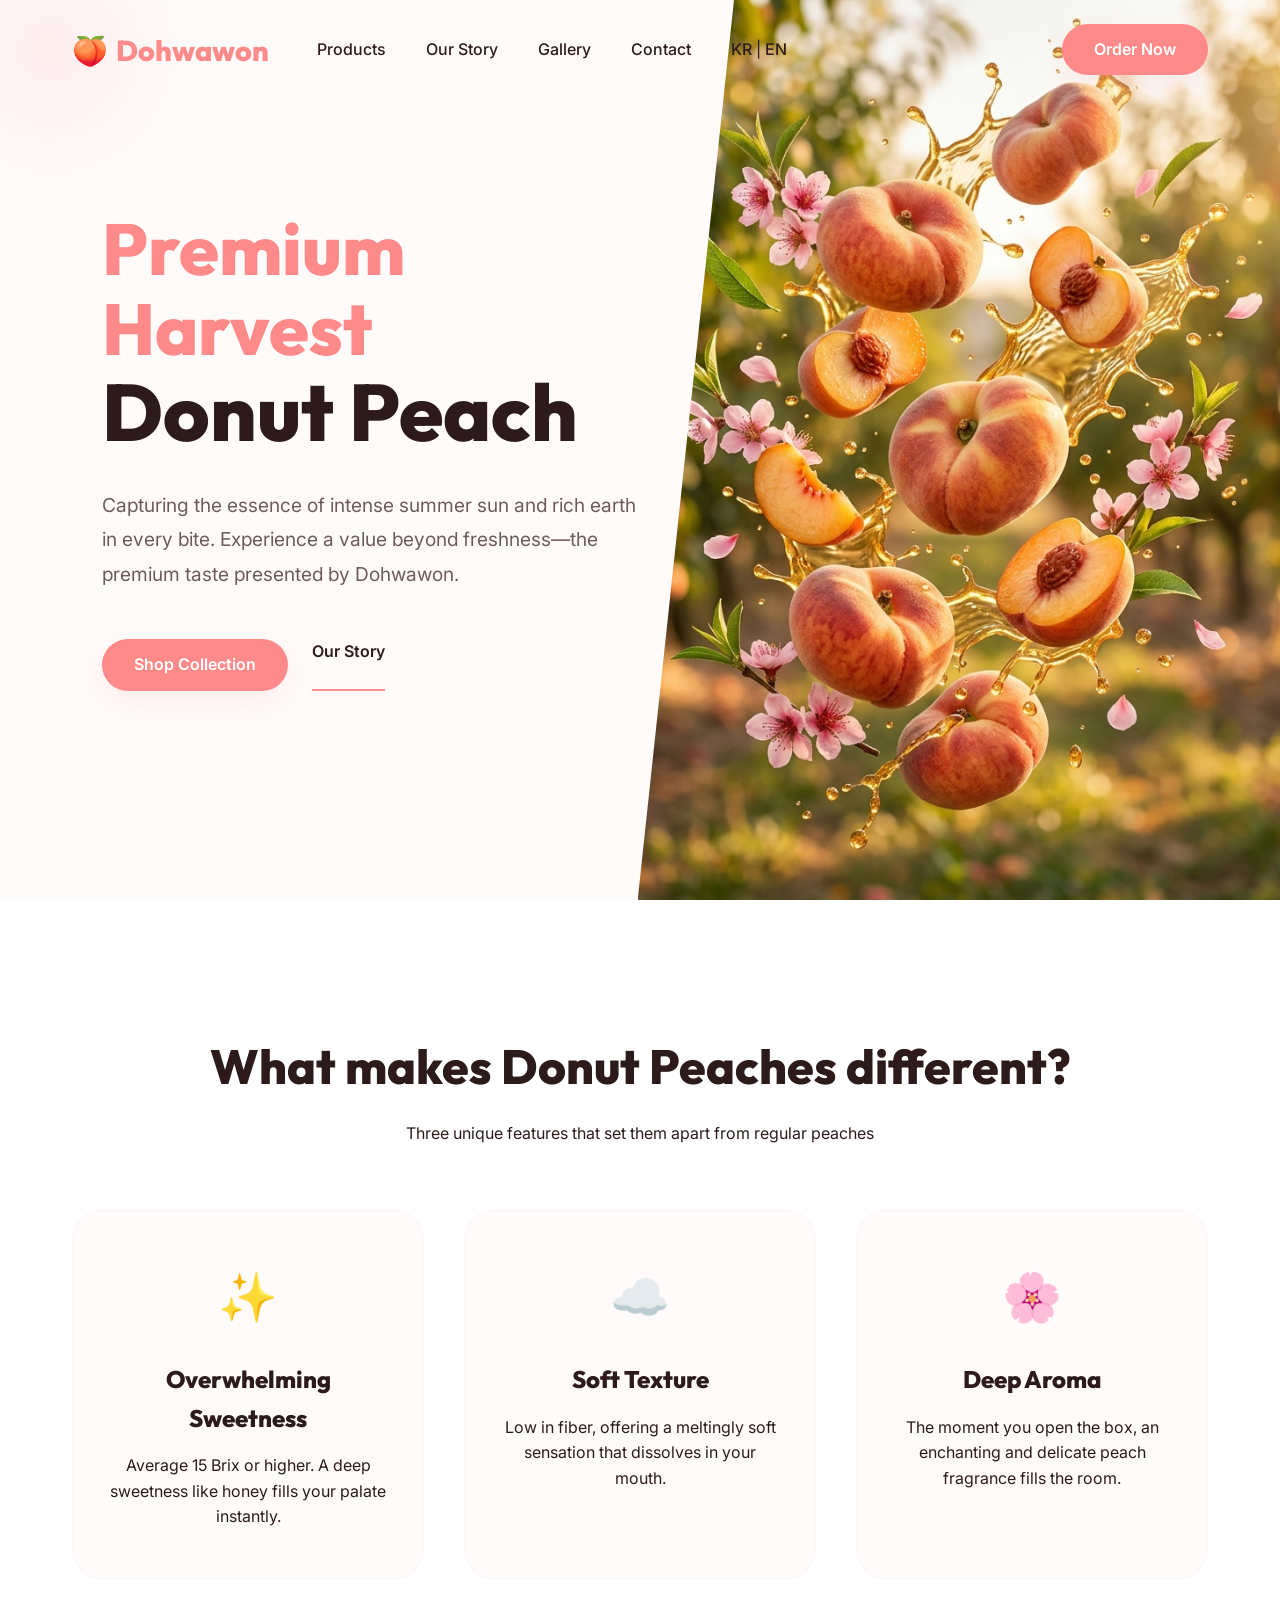
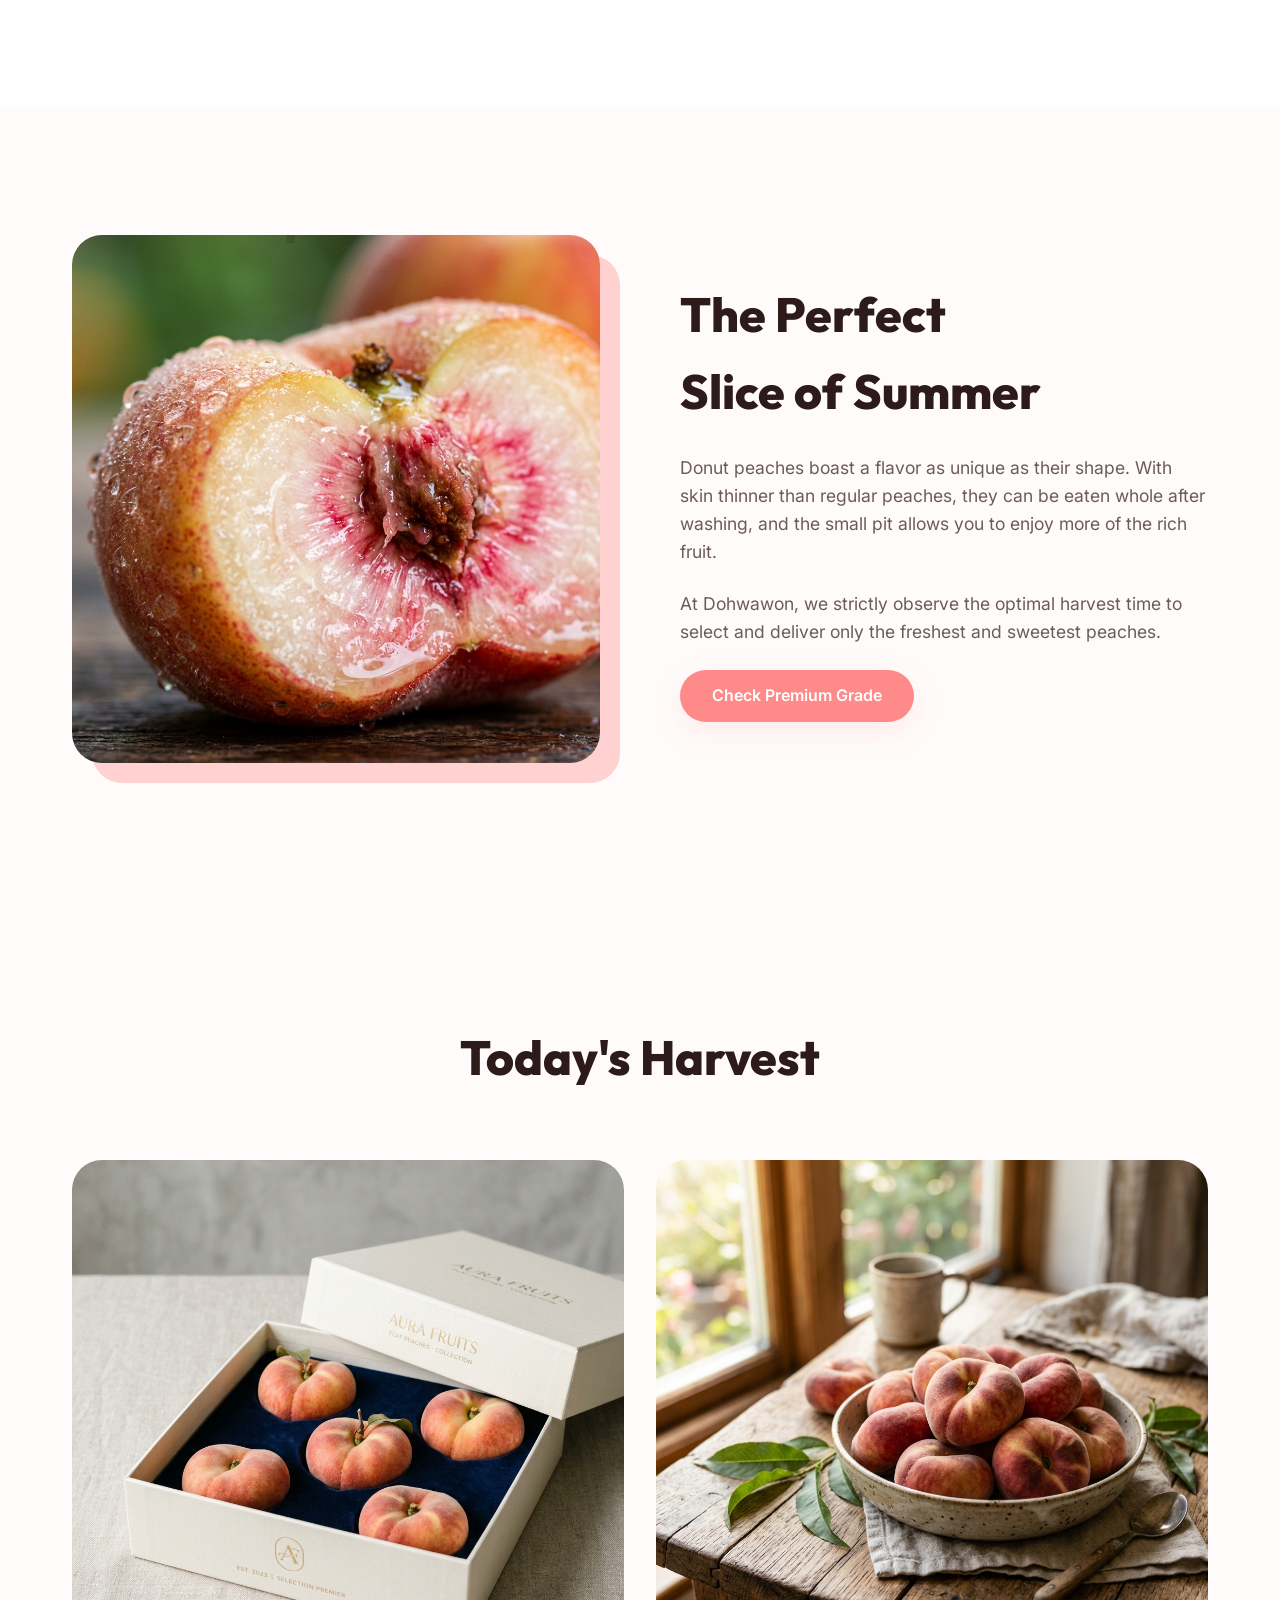
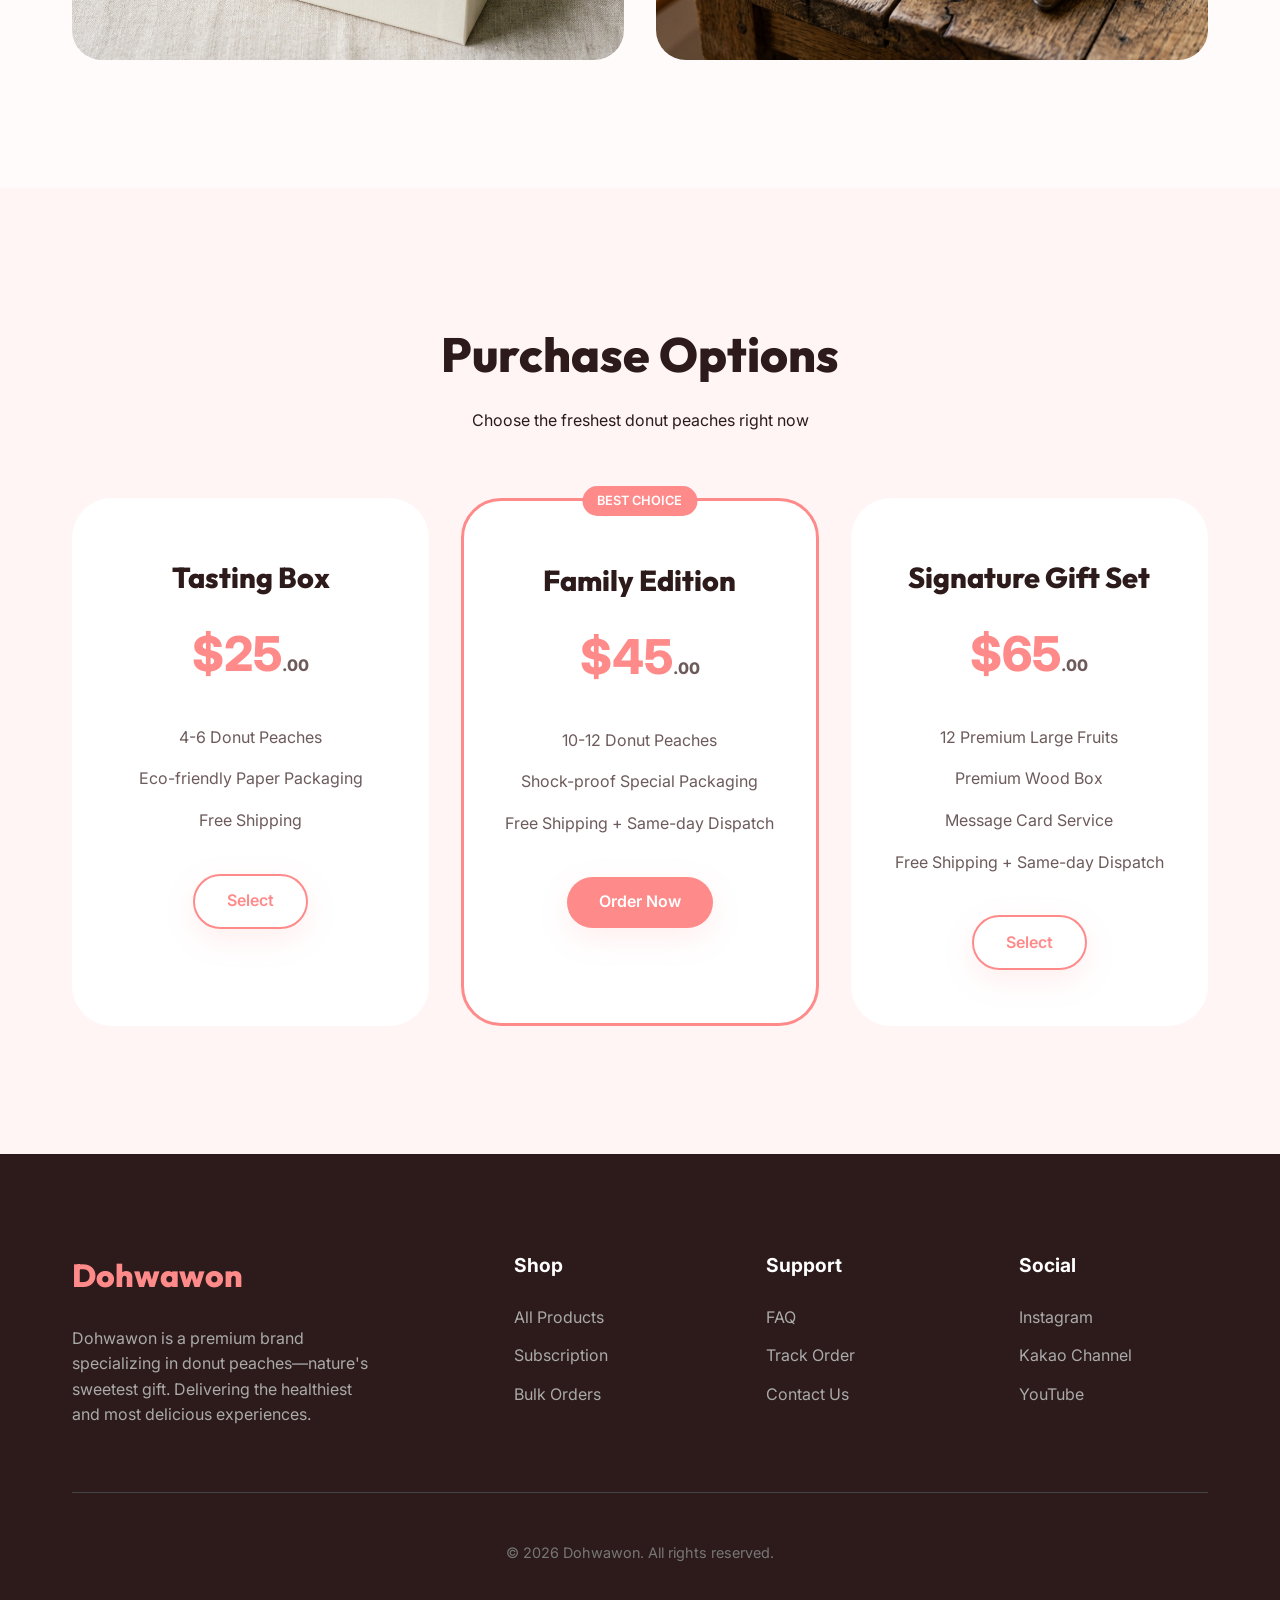
==== index_en.html @ 03b40762 "Add files via upload" ====
<!DOCTYPE html>
<html lang="en">

<head>
    <meta charset="UTF-8">
    <meta name="viewport" content="width=device-width, initial-scale=1.0">
    <title>Dohwawon - Sweet Seasonal Donut Peaches</title>
    <meta name="description" content="Premium donut peaches capturing the essence of European summer. Experience unrivaled sweetness and soft texture today.">
    <link rel="stylesheet" href="style.css">
</head>

<body>

    <header id="header">
        <div class="container">
            <nav>
                <div class="nav-left">
                    <a href="#" class="logo">
                        <span>🍑</span>Dohwawon
                    </a>
                    <ul class="nav-links" id="nav-links">
                        <li><a href="#features">Products</a></li>
                        <li><a href="#story">Our Story</a></li>
                        <li><a href="#gallery">Gallery</a></li>
                        <li><a href="#footer">Contact</a></li>
                        <li class="lang-switch">
                            <a href="index.html">KR</a>
                            <span>|</span>
                            <a href="index_en.html" class="active">EN</a>
                        </li>
                    </ul>
                </div>
                <div class="menu-toggle" id="mobile-menu">
                    <span></span>
                    <span></span>
                    <span></span>
                </div>
                <a href="#pricing" class="cta-button">Order Now</a>
            </nav>
        </div>
    </header>

    <section class="hero">
        <div class="hero-split">
            <div class="hero-left">
                <div class="hero-content" data-reveal>
                    <h1><span>Premium Harvest</span>Donut Peach</h1>
                    <p>Capturing the essence of intense summer sun and rich earth in every bite. Experience a value beyond freshness—the premium taste presented by Dohwawon.</p>
                    <div class="hero-btns">
                        <a href="#pricing" class="cta-button">Shop Collection</a>
                        <a href="#story" class="btn-secondary"
                            style="border-bottom: 2px solid var(--primary); font-weight: 600; padding-bottom: 5px;">Our Story</a>
                    </div>
                </div>
            </div>
            <div class="hero-right">
                <img src="banner.png" alt="Premium Donut Peaches">
            </div>
        </div>
    </section>

    <section class="features" id="features">
        <div class="container">
            <div class="section-header" data-reveal>
                <h2>What makes Donut Peaches different?</h2>
                <p>Three unique features that set them apart from regular peaches</p>
            </div>
            <div class="feature-grid">
                <div class="feature-card" data-reveal>
                    <span class="feature-icon">✨</span>
                    <h3>Overwhelming Sweetness</h3>
                    <p>Average 15 Brix or higher. A deep sweetness like honey fills your palate instantly.</p>
                </div>
                <div class="feature-card" data-reveal>
                    <span class="feature-icon">☁️</span>
                    <h3>Soft Texture</h3>
                    <p>Low in fiber, offering a meltingly soft sensation that dissolves in your mouth.</p>
                </div>
                <div class="feature-card" data-reveal>
                    <span class="feature-icon">🌸</span>
                    <h3>Deep Aroma</h3>
                    <p>The moment you open the box, an enchanting and delicate peach fragrance fills the room.</p>
                </div>
            </div>
        </div>
    </section>

    <section class="story" id="story">
        <div class="container">
            <div class="story-grid">
                <div class="story-image" data-reveal>
                    <img src="sliced.png" alt="Sliced Donut Peach">
                </div>
                <div class="story-content" data-reveal>
                    <h2>The Perfect<br>Slice of Summer</h2>
                    <p>Donut peaches boast a flavor as unique as their shape. With skin thinner than regular peaches, they can be eaten whole after washing, and the small pit allows you to enjoy more of the rich fruit.</p>
                    <p>At Dohwawon, we strictly observe the optimal harvest time to select and deliver only the freshest and sweetest peaches.</p>
                    <a href="#pricing" class="cta-button">Check Premium Grade</a>
                </div>
            </div>
        </div>
    </section>

    <section class="gallery" id="gallery">
        <div class="container">
            <div class="section-header" data-reveal>
                <h2>Today's Harvest</h2>
            </div>
            <div class="gallery-grid">
                <div class="gallery-item" data-reveal>
                    <img src="gift.png" alt="Donut Peach Gift Set">
                </div>
                <div class="gallery-item" data-reveal>
                    <img src="hero.png" alt="Fresh Fruit">
                </div>
            </div>
        </div>
    </section>

    <section class="pricing" id="pricing">
        <div class="container">
            <div class="section-header" data-reveal>
                <h2>Purchase Options</h2>
                <p>Choose the freshest donut peaches right now</p>
            </div>
            <div class="pricing-grid">
                <div class="pricing-card" data-reveal>
                    <h3>Tasting Box</h3>
                    <div class="price">$25<span>.00</span></div>
                    <ul class="pricing-features">
                        <li>4-6 Donut Peaches</li>
                        <li>Eco-friendly Paper Packaging</li>
                        <li>Free Shipping</li>
                    </ul>
                    <a href="#" class="cta-button"
                        style="background: transparent; color: var(--primary); border: 2px solid var(--primary);">Select</a>
                </div>
                <div class="pricing-card featured" data-reveal>
                    <div
                        style="position: absolute; top: -15px; left: 50%; transform: translateX(-50%); background: var(--primary); color: white; padding: 5px 15px; border-radius: 20px; font-size: 0.8rem; font-weight: 600;">
                        BEST CHOICE</div>
                    <h3>Family Edition</h3>
                    <div class="price">$45<span>.00</span></div>
                    <ul class="pricing-features">
                        <li>10-12 Donut Peaches</li>
                        <li>Shock-proof Special Packaging</li>
                        <li>Free Shipping + Same-day Dispatch</li>
                    </ul>
                    <a href="#" class="cta-button">Order Now</a>
                </div>
                <div class="pricing-card" data-reveal>
                    <h3>Signature Gift Set</h3>
                    <div class="price">$65<span>.00</span></div>
                    <ul class="pricing-features">
                        <li>12 Premium Large Fruits</li>
                        <li>Premium Wood Box</li>
                        <li>Message Card Service</li>
                        <li>Free Shipping + Same-day Dispatch</li>
                    </ul>
                    <a href="#" class="cta-button"
                        style="background: transparent; color: var(--primary); border: 2px solid var(--primary);">Select</a>
                </div>
            </div>
        </div>
    </section>

    <footer id="footer">
        <div class="container">
            <div class="footer-grid">
                <div class="footer-brand">
                    <h2>Dohwawon</h2>
                    <p>Dohwawon is a premium brand specializing in donut peaches—nature's sweetest gift. Delivering the healthiest and most delicious experiences.</p>
                </div>
                <div class="footer-links">
                    <h4>Shop</h4>
                    <ul>
                        <li><a href="#">All Products</a></li>
                        <li><a href="#">Subscription</a></li>
                        <li><a href="#">Bulk Orders</a></li>
                    </ul>
                </div>
                <div class="footer-links">
                    <h4>Support</h4>
                    <ul>
                        <li><a href="#">FAQ</a></li>
                        <li><a href="#">Track Order</a></li>
                        <li><a href="#">Contact Us</a></li>
                    </ul>
                </div>
                <div class="footer-links">
                    <h4>Social</h4>
                    <ul>
                        <li><a href="#">Instagram</a></li>
                        <li><a href="#">Kakao Channel</a></li>
                        <li><a href="#">YouTube</a></li>
                    </ul>
                </div>
            </div>
            <div class="footer-bottom">
                &copy; 2026 Dohwawon. All rights reserved.
            </div>
        </div>
    </footer>

    <script>
        // Header Scroll Effect
        window.addEventListener('scroll', () => {
            const header = document.getElementById('header');
            if (window.scrollY > 50) {
                header.classList.add('scrolled');
            } else {
                header.classList.remove('scrolled');
            }
        });

        // Reveal on Scroll
        const revealElements = document.querySelectorAll('[data-reveal]');
        const revealObserver = new IntersectionObserver((entries) => {
            entries.forEach(entry => {
                if (entry.isIntersecting) {
                    entry.target.classList.add('revealed');
                }
            });
        }, { threshold: 0.1 });

        revealElements.forEach(el => revealObserver.observe(el));

        // Mobile Menu Toggle
        const menuToggle = document.getElementById('mobile-menu');
        const navLinks = document.getElementById('nav-links');

        menuToggle.addEventListener('click', () => {
            navLinks.classList.toggle('active');
            menuToggle.classList.toggle('active');
        });

        // Close menu on link click
        document.querySelectorAll('.nav-links a').forEach(link => {
            link.addEventListener('click', () => {
                navLinks.classList.remove('active');
                menuToggle.classList.remove('active');
            });
        });
    </script>
</body>

</html>
---- style.css ----
@import url('https://fonts.googleapis.com/css2?family=Outfit:wght@300;400;600;800&family=Inter:wght@300;400;500&display=swap');

:root {
    --primary: #FF8A8A;
    --primary-dark: #E67676;
    --secondary: #FFD1D1;
    --accent: #4A5D23;
    --bg: #FFFBFB;
    --text-dark: #2D1B1B;
    --text-light: #6D5B5B;
    --white: #FFFFFF;
    --glass: rgba(255, 255, 255, 0.7);
    --shadow: 0 10px 30px rgba(255, 138, 138, 0.15);
    --transition: all 0.4s cubic-bezier(0.16, 1, 0.3, 1);
}

* {
    margin: 0;
    padding: 0;
    box-sizing: border-box;
}

html {
    scroll-behavior: smooth;
}

body {
    font-family: 'Inter', sans-serif;
    background-color: var(--bg);
    color: var(--text-dark);
    line-height: 1.6;
    overflow-x: hidden;
}

h1,
h2,
h3 {
    font-family: 'Outfit', sans-serif;
    font-weight: 800;
}

a {
    text-decoration: none;
    color: inherit;
    transition: var(--transition);
}

ul {
    list-style: none;
}

img {
    max-width: 100%;
    display: block;
}

.container {
    max-width: 1200px;
    margin: 0 auto;
    padding: 0 2rem;
}

/* Header & Navigation */
header {
    position: fixed;
    top: 0;
    width: 100%;
    z-index: 1000;
    padding: 1.5rem 0;
    transition: var(--transition);
    color: var(--text-dark);
}

header.scrolled {
    background: var(--glass);
    backdrop-filter: blur(10px);
    padding: 1rem 0;
    box-shadow: 0 4px 20px rgba(0, 0, 0, 0.05);
    color: var(--text-dark);
}

nav {
    display: flex;
    align-items: center;
    width: 100%;
}

.nav-left {
    display: flex;
    align-items: center;
}

.logo {
    font-size: 1.8rem;
    font-family: 'Outfit', sans-serif;
    font-weight: 800;
    color: var(--primary);
    display: flex;
    align-items: center;
    gap: 0.5rem;
    margin-right: 3rem;
}

.nav-links {
    display: flex;
    gap: 2.5rem;
    align-items: center;
}

.menu-toggle {
    display: none;
    flex-direction: column;
    gap: 5px;
    cursor: pointer;
    z-index: 1001;
}

.menu-toggle span {
    width: 25px;
    height: 2px;
    background: var(--text-dark);
    transition: var(--transition);
}

nav .cta-button {
    margin-left: auto;
}

@media (max-width: 768px) {
    .menu-toggle {
        display: flex;
        margin-left: auto;
    }

    .nav-links {
        position: fixed;
        top: 0;
        right: -100%;
        width: 80%;
        height: 100vh;
        background: var(--white);
        flex-direction: column;
        justify-content: center;
        gap: 2rem;
        box-shadow: -10px 0 30px rgba(0,0,0,0.1);
        transition: 0.5s cubic-bezier(0.16, 1, 0.3, 1);
        z-index: 1000;
        padding: 2rem;
    }

    .nav-links.active {
        right: 0;
    }

    .lang-switch {
        margin-left: 0;
        margin-top: 2rem;
    }
    
    nav .cta-button {
        display: none;
    }
}

.nav-links a {
    font-weight: 500;
    font-size: 1rem;
    position: relative;
}

.nav-links a::after {
    content: '';
    position: absolute;
    bottom: -5px;
    left: 0;
    width: 0;
    height: 2px;
    background: var(--primary);
    transition: var(--transition);
}

.nav-links a:hover::after {
    width: 100%;
}

.cta-button {
    background: var(--primary);
    color: var(--white);
    padding: 0.8rem 2rem;
    border-radius: 50px;
    font-weight: 600;
    box-shadow: var(--shadow);
    display: inline-block;
}

.cta-button:hover {
    background: var(--primary-dark);
    transform: translateY(-3px);
    box-shadow: 0 15px 35px rgba(255, 138, 138, 0.25);
}

/* Hero Section - Split Screen */
.hero {
    height: 100vh;
    display: flex;
    align-items: center;
    position: relative;
    overflow: hidden;
    background: var(--bg);
}

.hero-split {
    display: flex;
    width: 100%;
    height: 100%;
}

.hero-left {
    flex: 1;
    display: flex;
    align-items: center;
    padding-left: 8%;
    background: var(--bg);
    position: relative;
    z-index: 2;
}

.hero-right {
    flex: 1.2;
    position: relative;
    overflow: hidden;
    clip-path: polygon(15% 0, 100% 0, 100% 100%, 0% 100%);
}

.hero-right img {
    width: 100%;
    height: 100%;
    object-fit: cover;
    animation: slowZoom 20s infinite alternate;
}

.hero-content {
    max-width: 600px;
}

.hero-content h1 {
    font-size: 5rem;
    line-height: 1.1;
    margin-bottom: 2rem;
    color: var(--text-dark);
}

.hero-content h1 span {
    color: var(--primary);
    display: block;
    font-size: 0.9em;
}

.hero-content p {
    font-size: 1.2rem;
    color: var(--text-light);
    margin-bottom: 3rem;
    line-height: 1.8;
}

.hero-btns {
    display: flex;
    gap: 1.5rem;
}

@keyframes slowZoom {
    from {
        transform: scale(1);
    }

    to {
        transform: scale(1.1);
    }
}

/* Float shapes in the left side for texture */
.hero-left::before {
    content: '';
    position: absolute;
    top: -100px;
    left: -100px;
    width: 300px;
    height: 300px;
    background: radial-gradient(circle, var(--secondary) 0%, transparent 70%);
    opacity: 0.3;
    z-index: -1;
}

@media (max-width: 1024px) {
    .hero {
        height: auto;
        padding-top: 100px;
    }

    .hero-split {
        flex-direction: column;
    }

    .hero-left {
        padding: 4rem 2rem;
        order: 2;
    }

    .hero-right {
        height: 50vh;
        clip-path: none;
        order: 1;
    }

    .hero-content h1 {
        font-size: 3.5rem;
    }
}

/* Features Section */
.features {
    padding: 8rem 0;
    background: #FFFFFF;
}

.section-header {
    text-align: center;
    margin-bottom: 4rem;
}

.section-header h2 {
    font-size: 3rem;
    margin-bottom: 1rem;
}

.feature-grid {
    display: grid;
    grid-template-columns: repeat(3, 1fr);
    gap: 2.5rem;
}

.feature-card {
    padding: 3rem 2rem;
    background: var(--bg);
    border-radius: 30px;
    text-align: center;
    transition: var(--transition);
    border: 1px solid rgba(0, 0, 0, 0.02);
}

.feature-card:hover {
    background: var(--white);
    transform: translateY(-10px);
    box-shadow: var(--shadow);
}

.feature-icon {
    font-size: 3rem;
    margin-bottom: 1.5rem;
    display: block;
}

.feature-card h3 {
    font-size: 1.5rem;
    margin-bottom: 1rem;
}

/* Product Story */
.story {
    padding: 8rem 0;
    background: var(--bg);
}

.story-grid {
    display: grid;
    grid-template-columns: 1fr 1fr;
    gap: 5rem;
    align-items: center;
}

.story-image {
    border-radius: 30px;
    overflow: hidden;
    box-shadow: 20px 20px 0 var(--secondary);
}

.story-content h2 {
    font-size: 3rem;
    margin-bottom: 1.5rem;
}

.story-content p {
    font-size: 1.1rem;
    margin-bottom: 1.5rem;
    color: var(--text-light);
}

/* Gallery Section */
.gallery {
    padding: 8rem 0;
}

.gallery-grid {
    display: grid;
    grid-template-columns: repeat(2, 1fr);
    gap: 2rem;
}

.gallery-item {
    border-radius: 30px;
    overflow: hidden;
    height: 500px;
}

.gallery-item img {
    width: 100%;
    height: 100%;
    object-fit: cover;
    transition: var(--transition);
}

.gallery-item:hover img {
    transform: scale(1.05);
}

/* Pricing Section */
.pricing {
    padding: 8rem 0;
    background: #FFF5F5;
}

.pricing-grid {
    display: grid;
    grid-template-columns: repeat(3, 1fr);
    gap: 2rem;
}

.pricing-card {
    background: var(--white);
    padding: 3.5rem 2.5rem;
    border-radius: 40px;
    text-align: center;
    position: relative;
    transition: var(--transition);
}

.pricing-card.featured {
    border: 3px solid var(--primary);
    transform: scale(1.05);
}

.pricing-card:hover {
    transform: translateY(-10px);
}

.pricing-card h3 {
    font-size: 1.8rem;
    margin-bottom: 1rem;
}

.price {
    font-size: 3rem;
    font-weight: 800;
    color: var(--primary);
    margin-bottom: 2rem;
}

.price span {
    font-size: 1rem;
    color: var(--text-light);
}

.pricing-features {
    margin-bottom: 2.5rem;
}

.pricing-features li {
    margin-bottom: 1rem;
    color: var(--text-light);
}

/* Footer */
footer {
    padding: 6rem 0 3rem;
    background: var(--text-dark);
    color: var(--white);
}

.footer-grid {
    display: grid;
    grid-template-columns: 2fr 1fr 1fr 1fr;
    gap: 4rem;
    margin-bottom: 4rem;
}

.footer-brand h2 {
    color: var(--primary);
    font-size: 2rem;
    margin-bottom: 1.5rem;
}

.footer-brand p {
    color: #AAA;
    max-width: 300px;
}

.footer-links h4 {
    margin-bottom: 1.5rem;
    font-size: 1.2rem;
}

.footer-links li {
    margin-bottom: 0.8rem;
}

.footer-links a {
    color: #AAA;
}

.footer-links a:hover {
    color: var(--primary);
}

.footer-bottom {
    padding-top: 3rem;
    border-top: 1px solid #444;
    text-align: center;
    color: #777;
    font-size: 0.9rem;
}

/* Responsive Refinements */
@media (max-width: 1200px) {
    .hero-content h1 {
        font-size: 4rem;
    }
}

@media (max-width: 1024px) {
    .hero {
        height: auto;
        padding-top: 120px;
    }
    .hero-split {
        flex-direction: column;
    }
    .hero-left {
        padding: 4rem 2rem;
        order: 2;
        text-align: center;
    }
    .hero-content {
        margin: 0 auto;
    }
    .hero-right {
        height: 400px;
        clip-path: none;
        order: 1;
    }
    .hero-btns {
        justify-content: center;
    }
    
    .feature-grid {
        grid-template-columns: repeat(2, 1fr);
    }
    
    .pricing-grid {
        grid-template-columns: repeat(2, 1fr);
    }
    
    .pricing-card.featured {
        transform: none;
    }
}

@media (max-width: 768px) {
    .section-header h2 {
        font-size: 2.2rem;
    }
    
    .hero-content h1 {
        font-size: 3rem;
    }
    
    .feature-grid, .pricing-grid, .gallery-grid, .footer-grid {
        grid-template-columns: 1fr;
    }
    
    .story-grid {
        grid-template-columns: 1fr;
        gap: 3rem;
    }
    
    .story-image {
        box-shadow: 10px 10px 0 var(--secondary);
    }
    
    .container {
        padding: 0 1.5rem;
    }
    
    .pricing-card {
        padding: 2.5rem 1.5rem;
    }
}

/* Animations */
[data-reveal] {
    opacity: 0;
    transform: translateY(30px);
    transition: 1s cubic-bezier(0.16, 1, 0.3, 1);
}

[data-reveal].revealed {
    opacity: 1;
    transform: translateY(0);
}
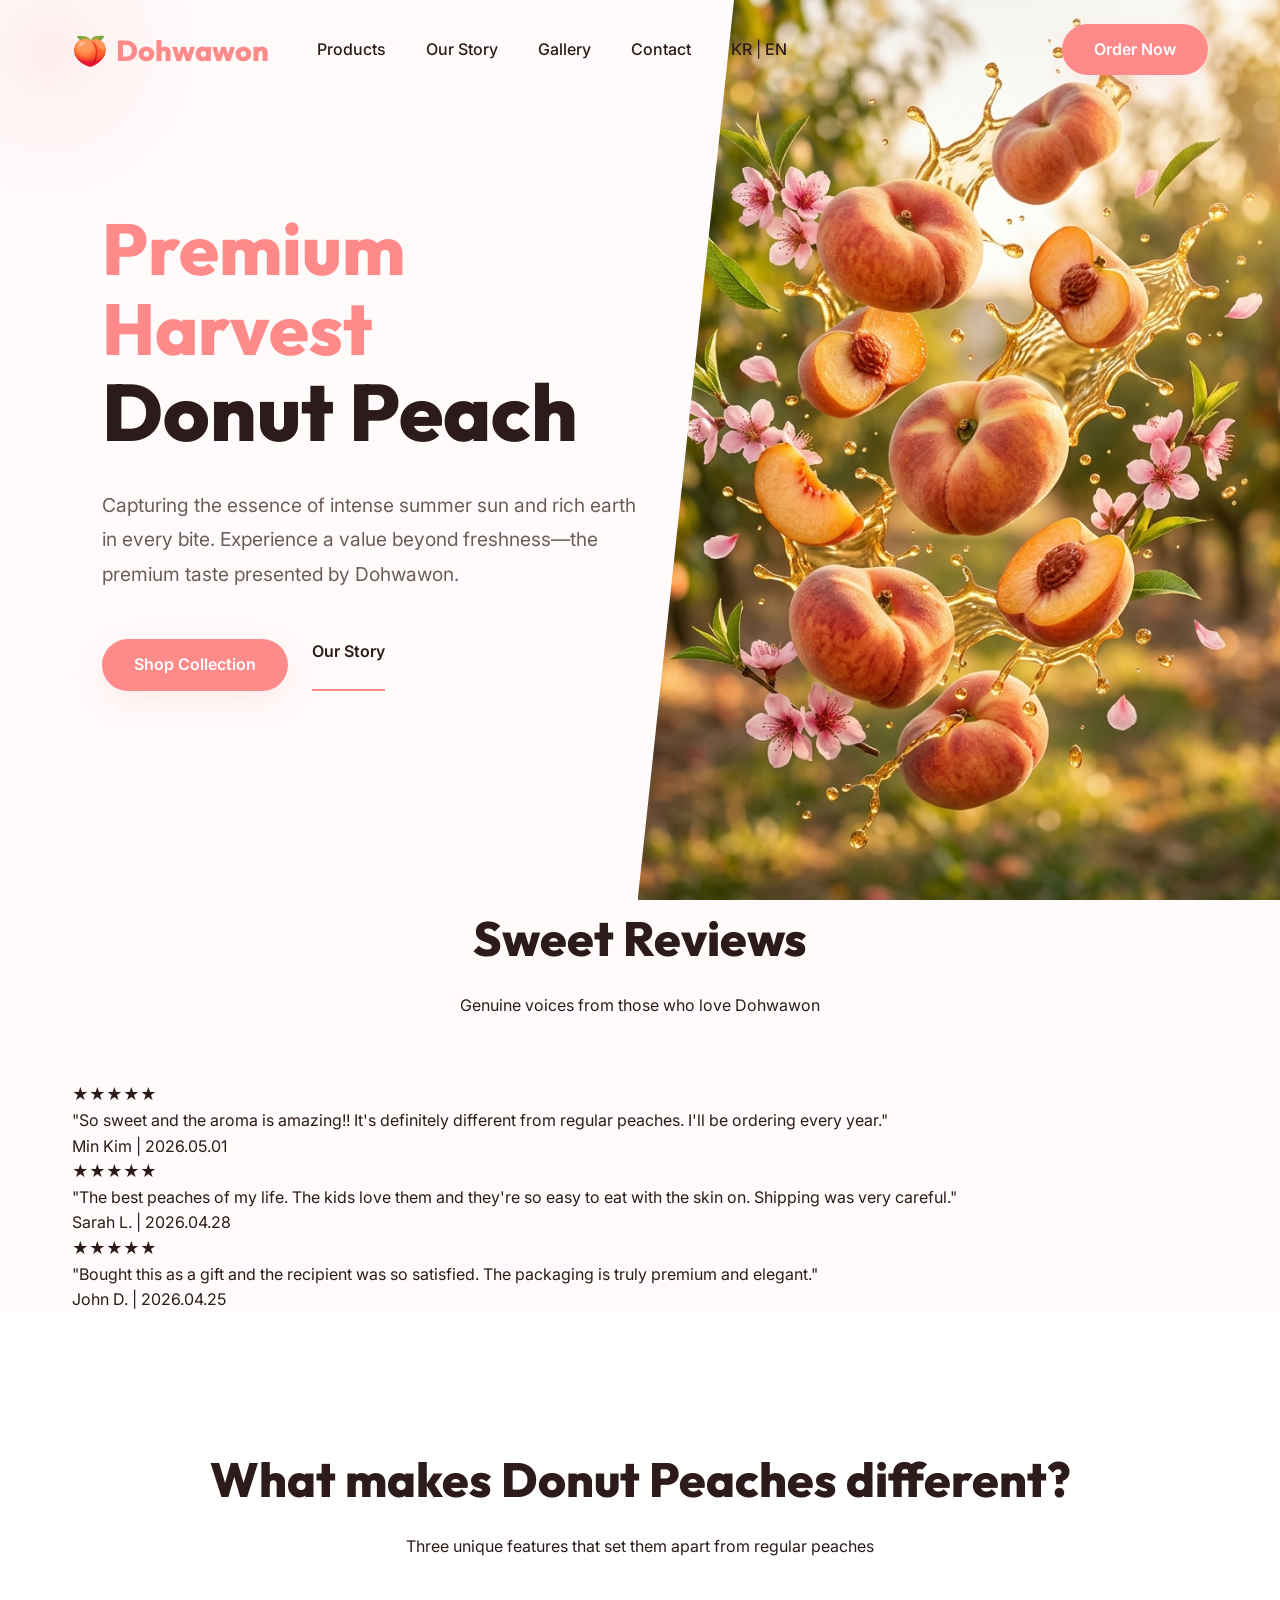
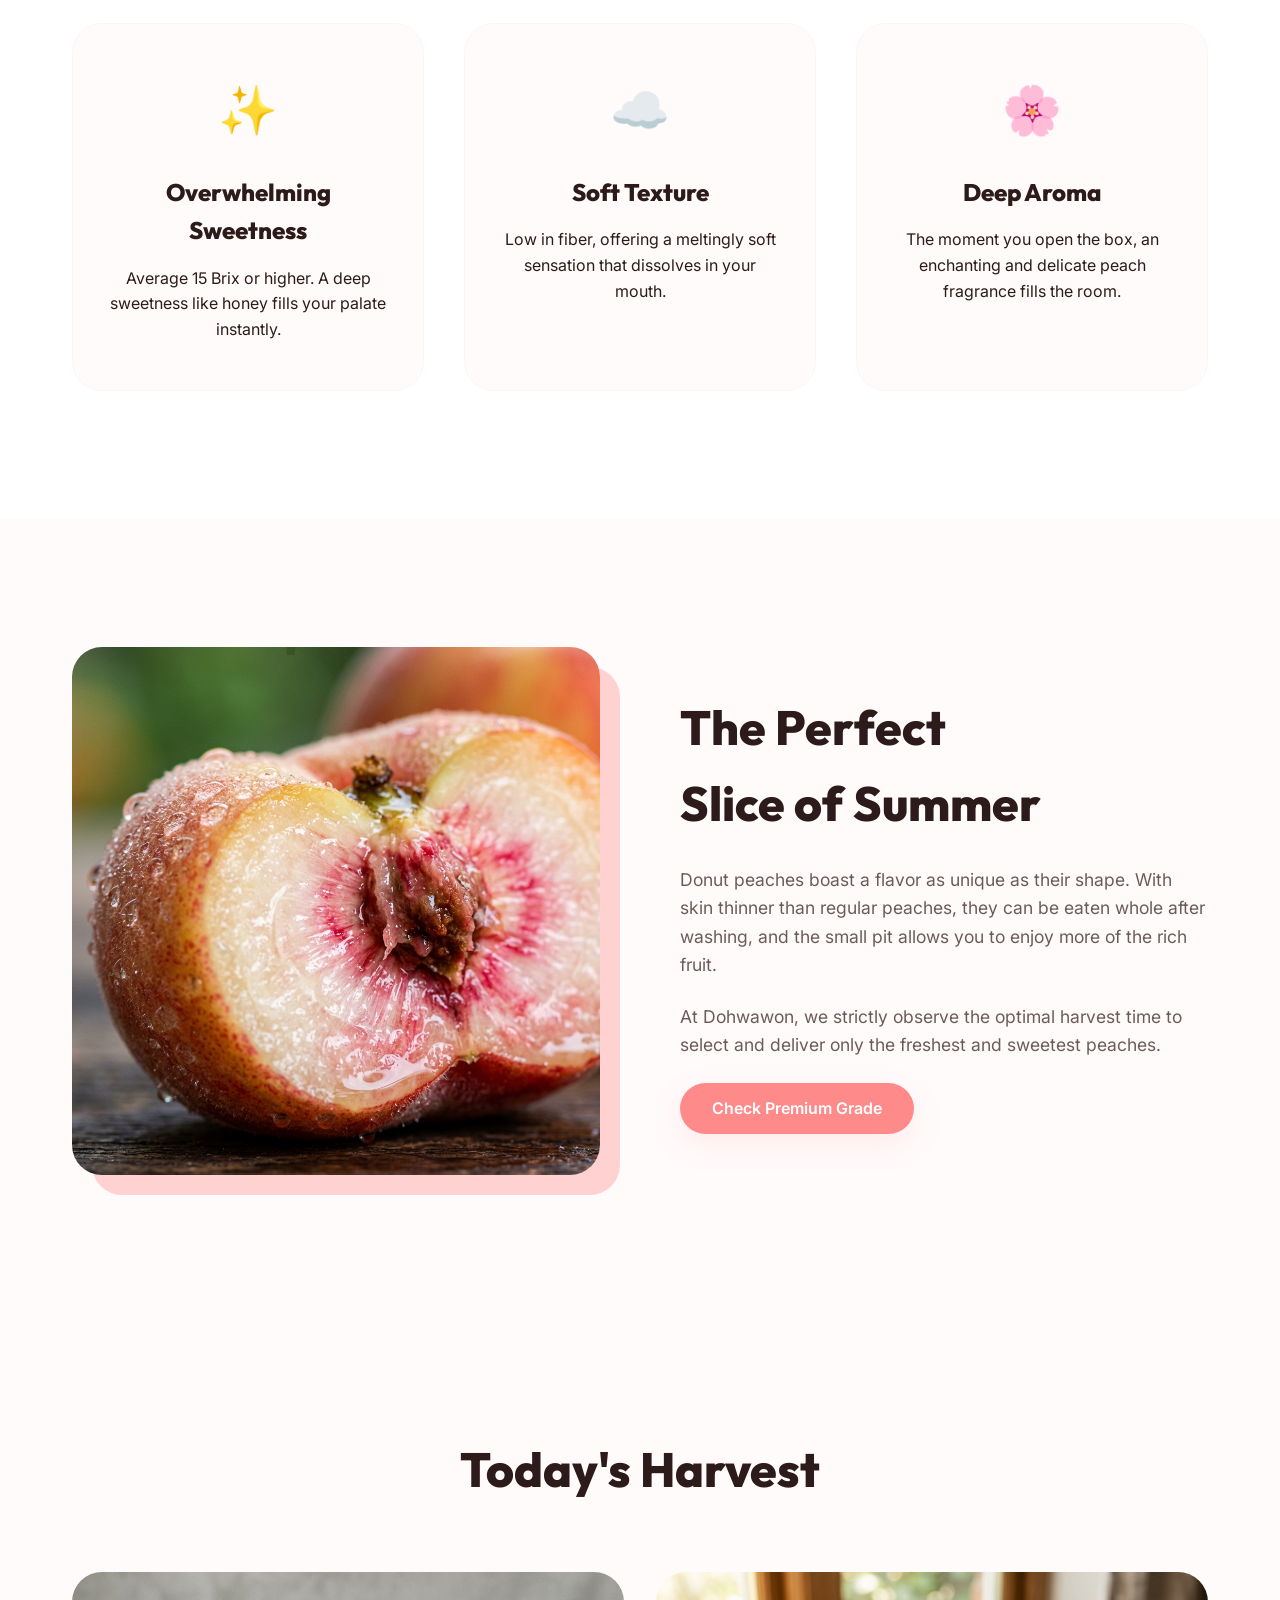
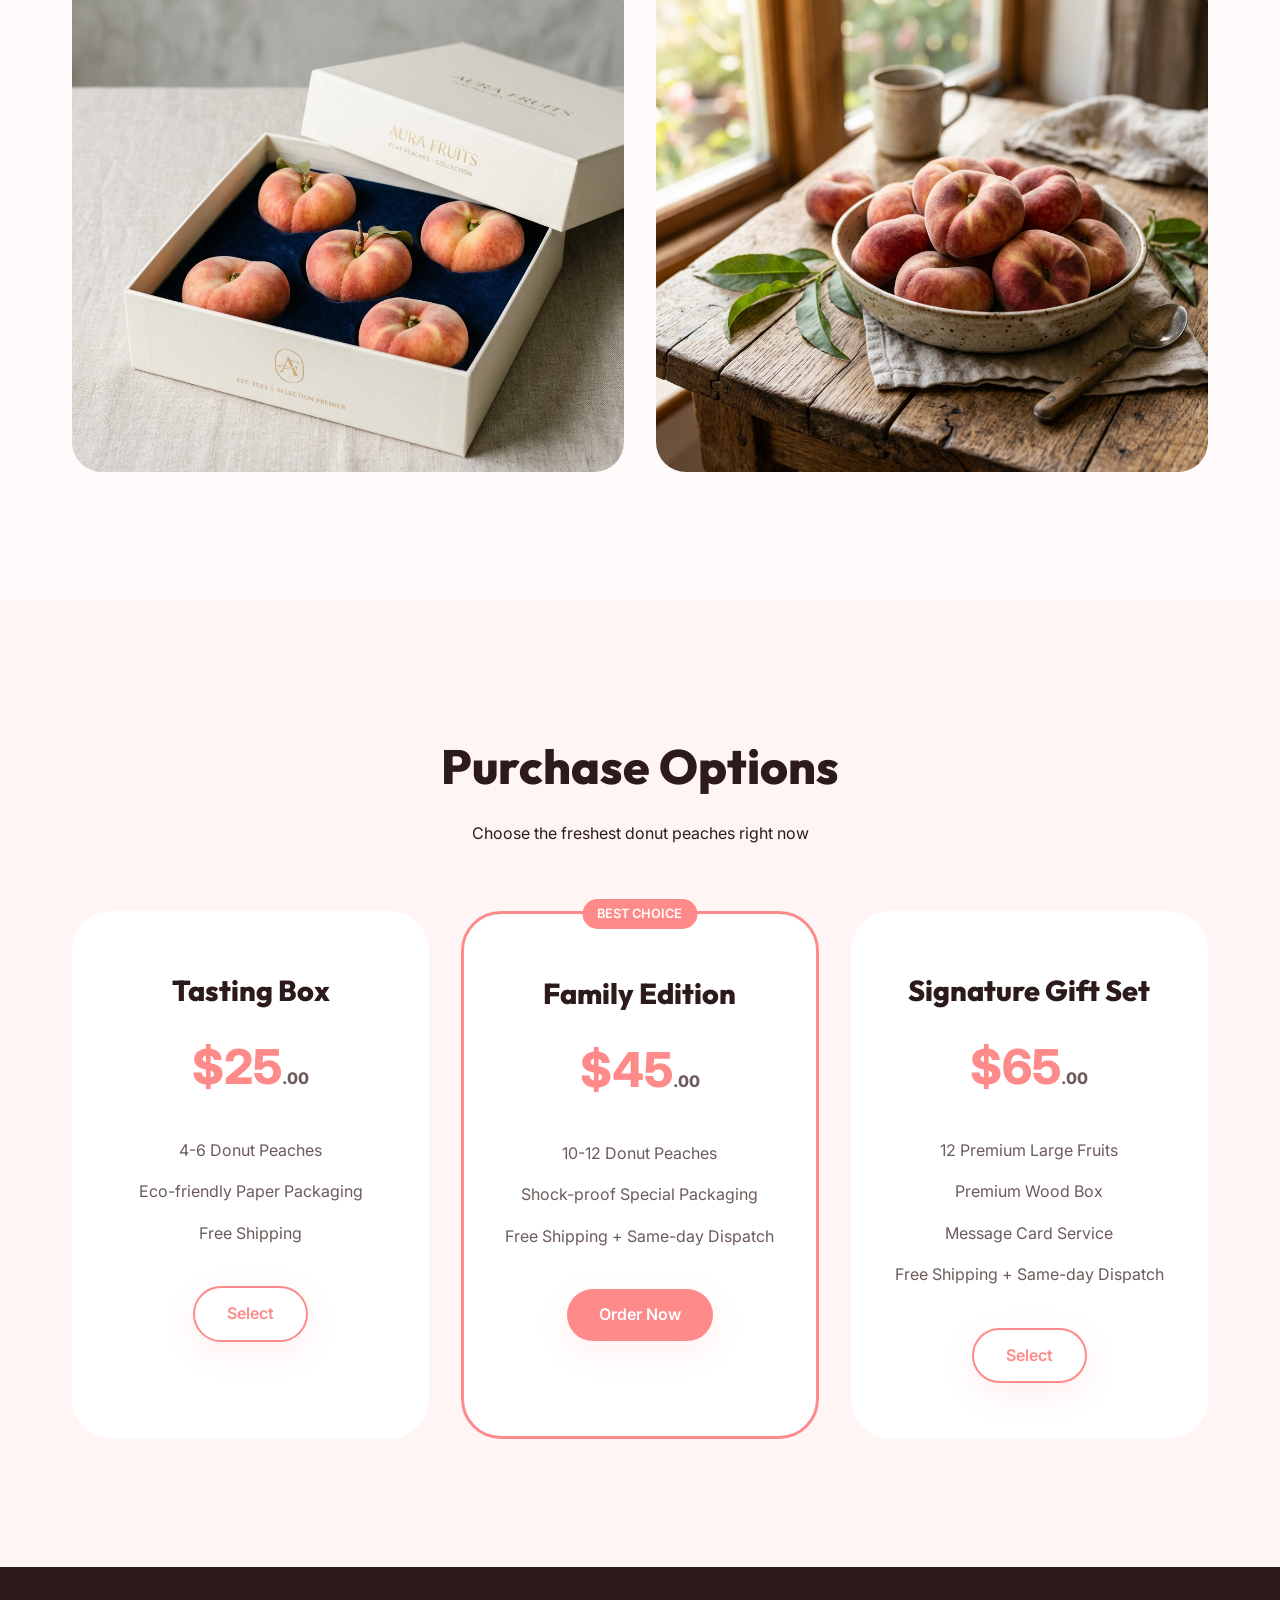
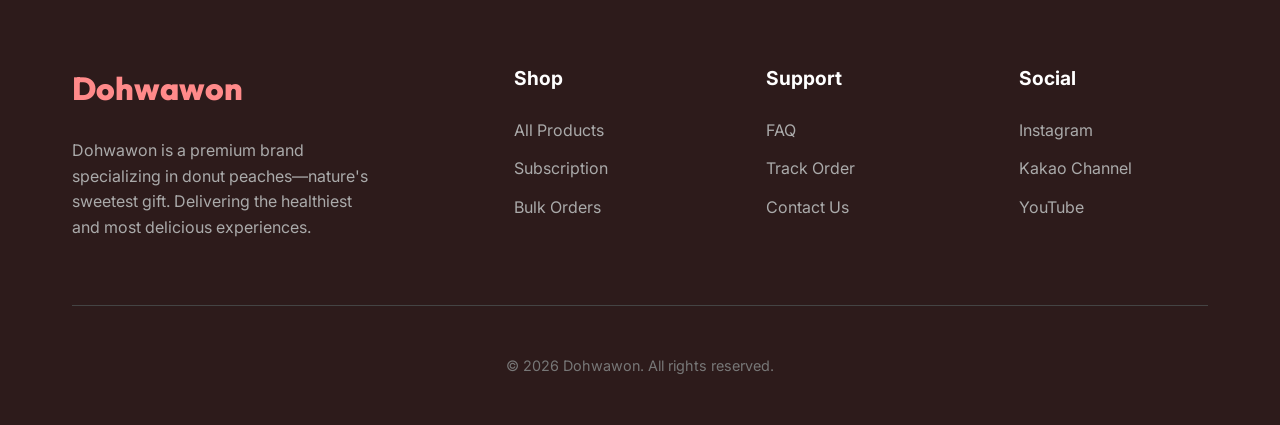
==== commit db9cabbe: "Update 1 - 고객 리뷰 추가 (영문)" ====
--- a/index_en.html
+++ b/index_en.html
@@ -59,6 +59,32 @@
         </div>
     </section>
 
+    <section class="reviews" id="reviews">
+        <div class="container">
+            <div class="section-header" data-reveal>
+                <h2>Sweet Reviews</h2>
+                <p>Genuine voices from those who love Dohwawon</p>
+            </div>
+            <div class="review-grid">
+                <div class="review-card" data-reveal>
+                    <div class="rating">★★★★★</div>
+                    <p class="review-text">"So sweet and the aroma is amazing!! It's definitely different from regular peaches. I'll be ordering every year."</p>
+                    <div class="review-author"><span>Min Kim</span> | 2026.05.01</div>
+                </div>
+                <div class="review-card" data-reveal>
+                    <div class="rating">★★★★★</div>
+                    <p class="review-text">"The best peaches of my life. The kids love them and they're so easy to eat with the skin on. Shipping was very careful."</p>
+                    <div class="review-author"><span>Sarah L.</span> | 2026.04.28</div>
+                </div>
+                <div class="review-card" data-reveal>
+                    <div class="rating">★★★★★</div>
+                    <p class="review-text">"Bought this as a gift and the recipient was so satisfied. The packaging is truly premium and elegant."</p>
+                    <div class="review-author"><span>John D.</span> | 2026.04.25</div>
+                </div>
+            </div>
+        </div>
+    </section>
+
     <section class="features" id="features">
         <div class="container">
             <div class="section-header" data-reveal>
@@ -164,6 +190,8 @@
         </div>
     </section>
 
+
+
     <footer id="footer">
         <div class="container">
             <div class="footer-grid">
